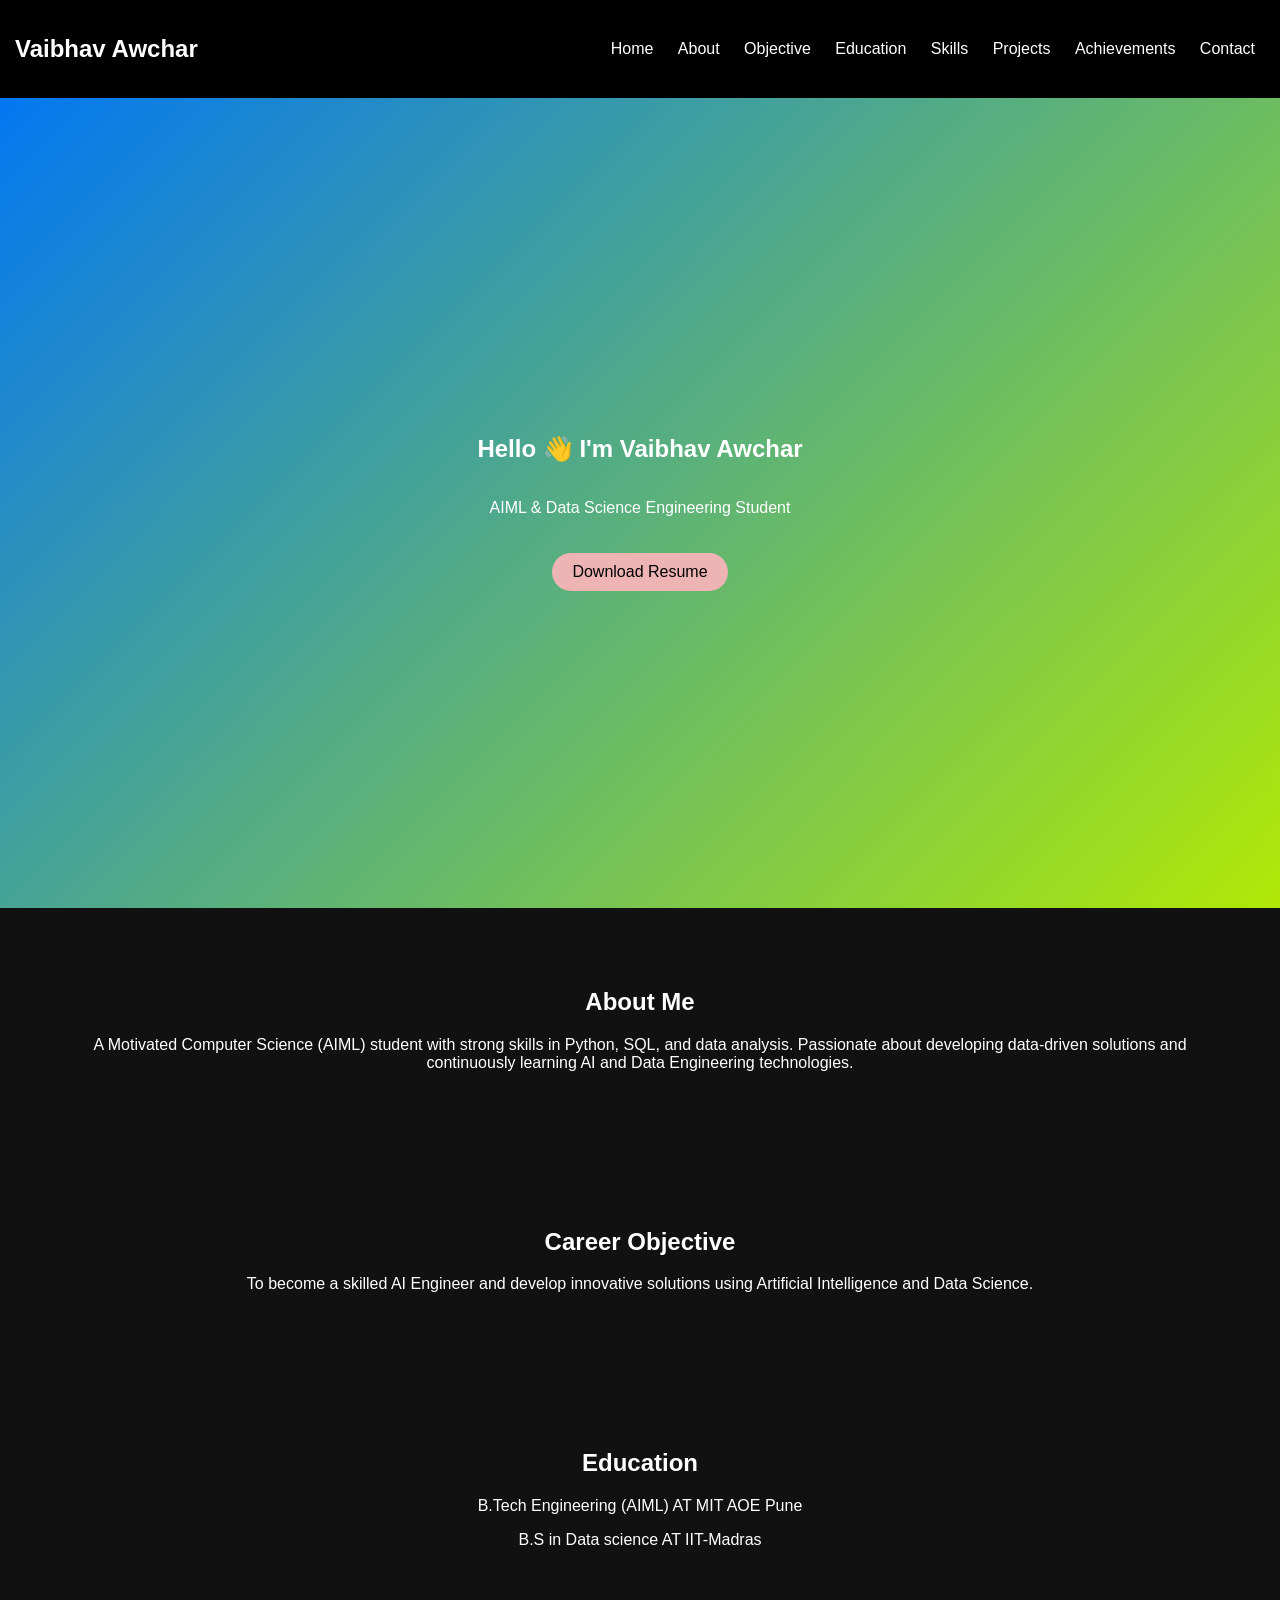
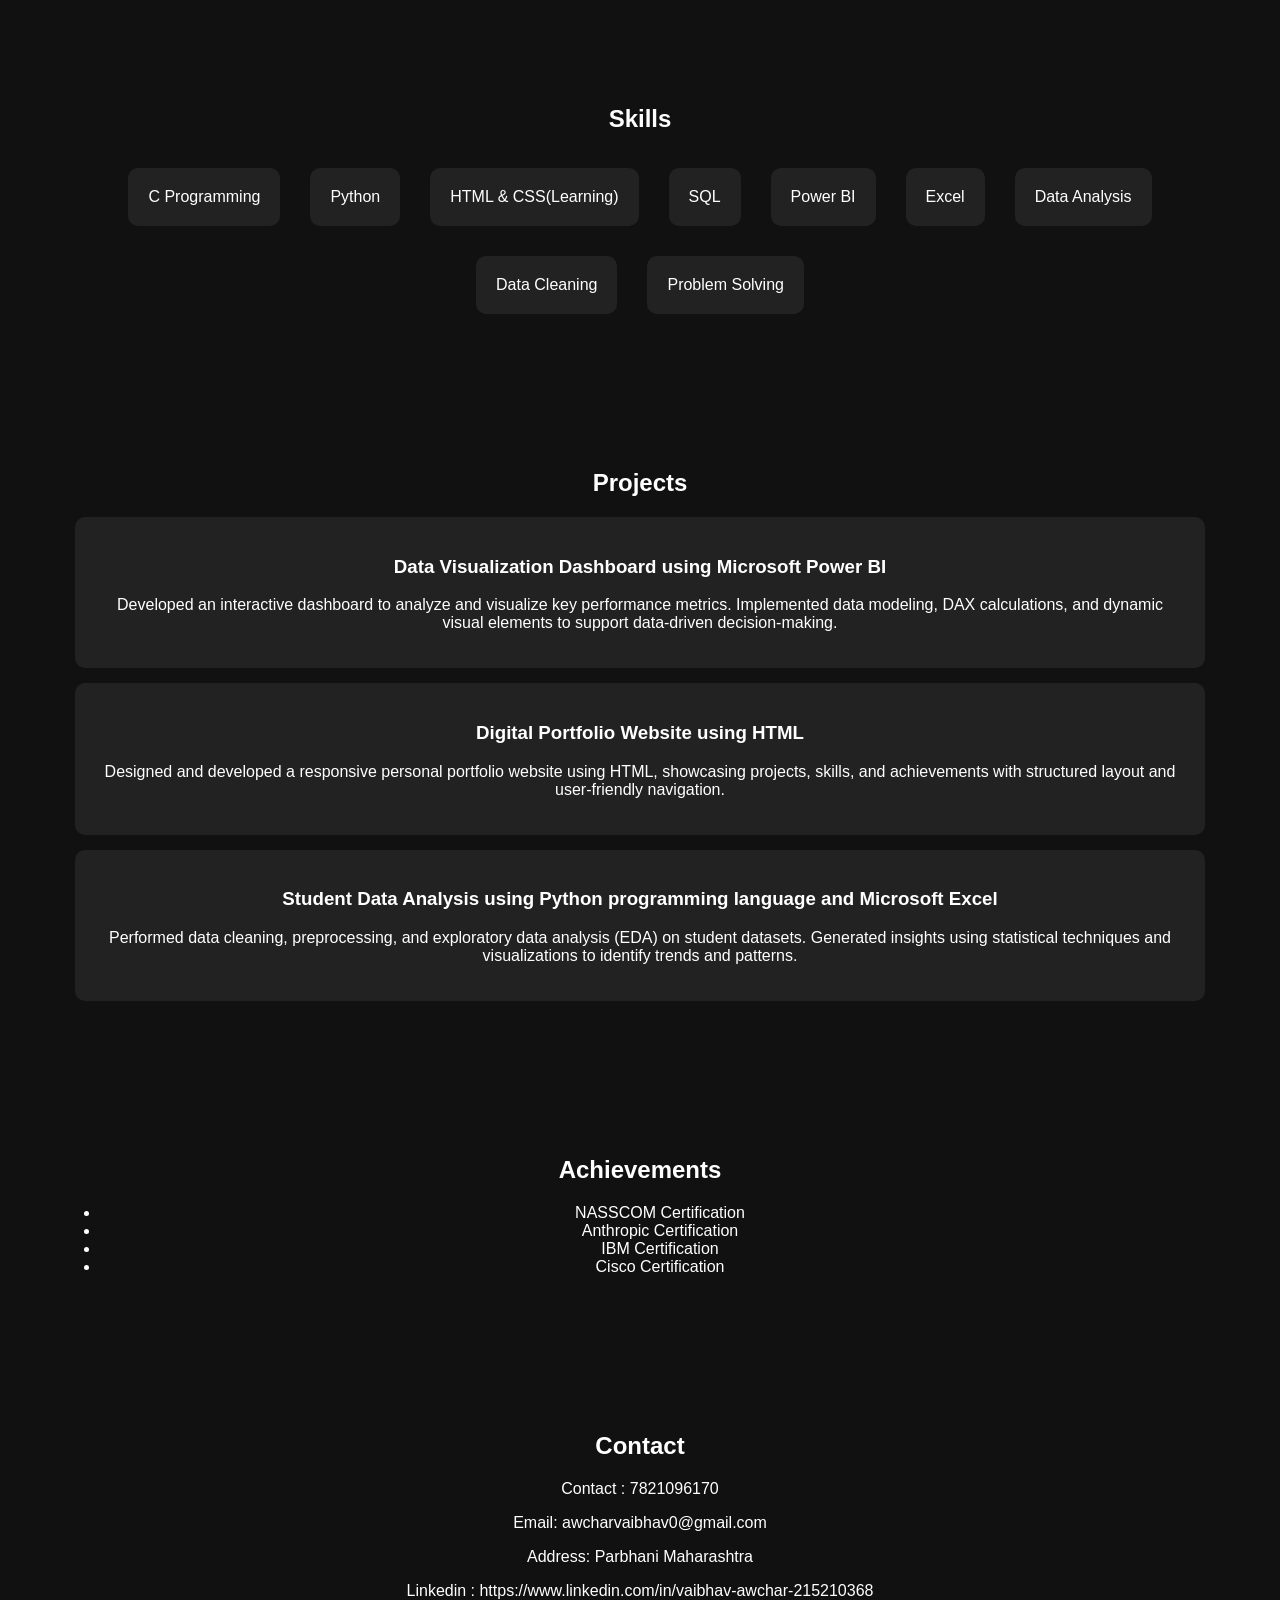
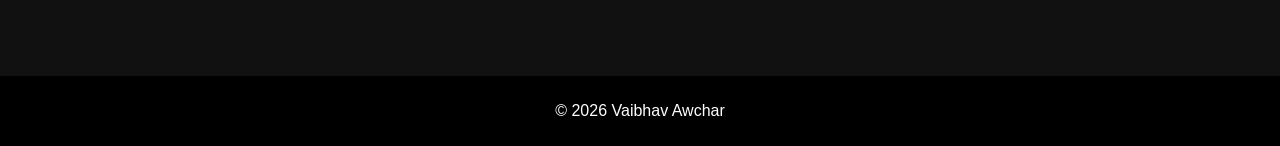
==== index.html @ 449da07d "Rename Index.html to index.html" ====
<!DOCTYPE html>
<html>

<head>

<meta charset="UTF-8">
<title>Vaibhav Awchar Portfolio</title>

<link rel="stylesheet" href="style.css">

</head>

<body>


    
<!-- NAVBAR -->

<header>

<h2 class="logo">Vaibhav Awchar</h2>

<nav>

<a href="#home">Home</a>
<a href="#about">About</a>
<a href="#objective">Objective</a>
<a href="#education">Education</a>
<a href="#skills">Skills</a>
<a href="#projects">Projects</a>
<a href="#achievements">Achievements</a>
<a href="#contact">Contact</a>

</nav>

</header>

<!-- HERO SECTION -->

<section id="home" class="hero">

<h1>Hello 👋 I'm Vaibhav Awchar</h1>

<p>AIML & Data Science Engineering Student</p>

<a href="C:\AIML_Learing\vaibhavHTML\Vaibhav Awchar  Resume.pdf" class="btn">Download Resume</a>

</section>





<!-- ABOUT -->

<section id="about" class="section">

<h2>About Me</h2>

<p>
A Motivated Computer Science (AIML) student with strong
skills in Python, SQL, and data analysis. Passionate about
developing data-driven solutions and continuously learning AI
and Data Engineering technologies.
</p>

</section>





<!-- CAREER OBJECTIVE -->

<section id="objective" class="section">

<h2>Career Objective</h2>

<p>
To become a skilled AI Engineer and develop innovative solutions
using Artificial Intelligence and Data Science.
</p>

</section>




<!-- EDUCATION -->

<section id="education" class="section">

<h2>Education</h2>

<p>B.Tech Engineering (AIML) AT MIT AOE Pune</p>
<p> B.S in Data science  AT IIT-Madras</p>

</section>



<!-- SKILLS -->

<section id="skills" class="section">

<h2>Skills</h2>

<div class="grid">

<div class="card">C Programming</div>
<div class="card">Python </div>
<div class="card">HTML & CSS(Learning)</div>
<div class="card">SQL</div>
<div class="card">Power BI</div>
<div class="card">Excel</div>
<div class="card">Data Analysis</div>
<div class="card">Data Cleaning</div>
<div class="card">Problem Solving</div>

</div>

</section>



<!-- PROJECTS -->

<section id="projects" class="section">

<h2>Projects</h2>

<div class="card">

<h3>Data Visualization Dashboard using Microsoft Power BI</h3>

<p>Developed an interactive dashboard to analyze and visualize key performance metrics. Implemented data modeling, DAX calculations, and dynamic visual elements to support data-driven decision-making.</p>

</div>

<div class="card">

<h3>Digital Portfolio Website using HTML</h3>

<p>Designed and developed a responsive personal portfolio website using HTML, showcasing projects, skills, and achievements with structured layout and user-friendly navigation.</p>

</div>
<div class="card">

<h3>Student Data Analysis using Python programming language and Microsoft Excel</h3>

<p>Performed data cleaning, preprocessing, and exploratory data analysis (EDA) on student datasets. Generated insights using statistical techniques and visualizations to identify trends and patterns.</p>

</div>

</section>


<!-- ACHIEVEMENTS -->

<section id="achievements" class="section">

<h2>Achievements</h2>

<ul>

<li>NASSCOM Certification</li>
<li>Anthropic Certification </li>
<li> IBM Certification</li>
<li> Cisco Certification</li>

</ul>

</section>


<!-- CONTACT -->

<section id="contact" class="section">


<h2>Contact</h2>
<p>Contact : 7821096170</p>
<p>Email: awcharvaibhav0@gmail.com</p>
<p>Address: Parbhani Maharashtra</p>
<p>Linkedin : https://www.linkedin.com/in/vaibhav-awchar-215210368</p>

</section>

<!-- FOOTER -->

<footer>

<p>© 2026 Vaibhav Awchar</p>

</footer>

</body>

</html>
<link rel="stylesheet" href="style.css">
---- style.css ----
html{
scroll-behavior:smooth;
}

body{
margin:0;
font-family:Arial;
background:#111;
color:white;
}

/* NAVBAR */

header{
display:flex;
justify-content:space-between;
align-items:center;
padding:15px;
background:#000;
position:sticky;
top:0;
}

nav a{
color:white;
text-decoration:none;
margin:10px;
}

/* HERO */

.hero{
height:90vh;
display:flex;
flex-direction:column;
justify-content:center;
align-items:center;
text-align:center;
background:linear-gradient(135deg,#0377f2,#b0e906);
}

.btn{
background:rgb(238, 180, 180);
color:black;
padding:10px 20px;
border-radius:25px;
text-decoration:none;
margin-top:20px;
}

/* SECTION */

.section{
padding:60px;
text-align:center;
}

/* GRID */

.grid{
display:flex;
flex-wrap:wrap;
justify-content:center;
}

/* CARDS */

.card{
background:#222;
padding:20px;
margin:15px;
border-radius:10px;
transition:0.3s;
}

.card:hover{
transform:scale(1.1);
}

/* FOOTER */

footer{
background:#000;
text-align:center;
padding:10px;
}
---- style.css ----
html{
scroll-behavior:smooth;
}

body{
margin:0;
font-family:Arial;
background:#111;
color:white;
}

/* NAVBAR */

header{
display:flex;
justify-content:space-between;
align-items:center;
padding:15px;
background:#000;
position:sticky;
top:0;
}

nav a{
color:white;
text-decoration:none;
margin:10px;
}

/* HERO */

.hero{
height:90vh;
display:flex;
flex-direction:column;
justify-content:center;
align-items:center;
text-align:center;
background:linear-gradient(135deg,#0377f2,#b0e906);
}

.btn{
background:rgb(238, 180, 180);
color:black;
padding:10px 20px;
border-radius:25px;
text-decoration:none;
margin-top:20px;
}

/* SECTION */

.section{
padding:60px;
text-align:center;
}

/* GRID */

.grid{
display:flex;
flex-wrap:wrap;
justify-content:center;
}

/* CARDS */

.card{
background:#222;
padding:20px;
margin:15px;
border-radius:10px;
transition:0.3s;
}

.card:hover{
transform:scale(1.1);
}

/* FOOTER */

footer{
background:#000;
text-align:center;
padding:10px;
}
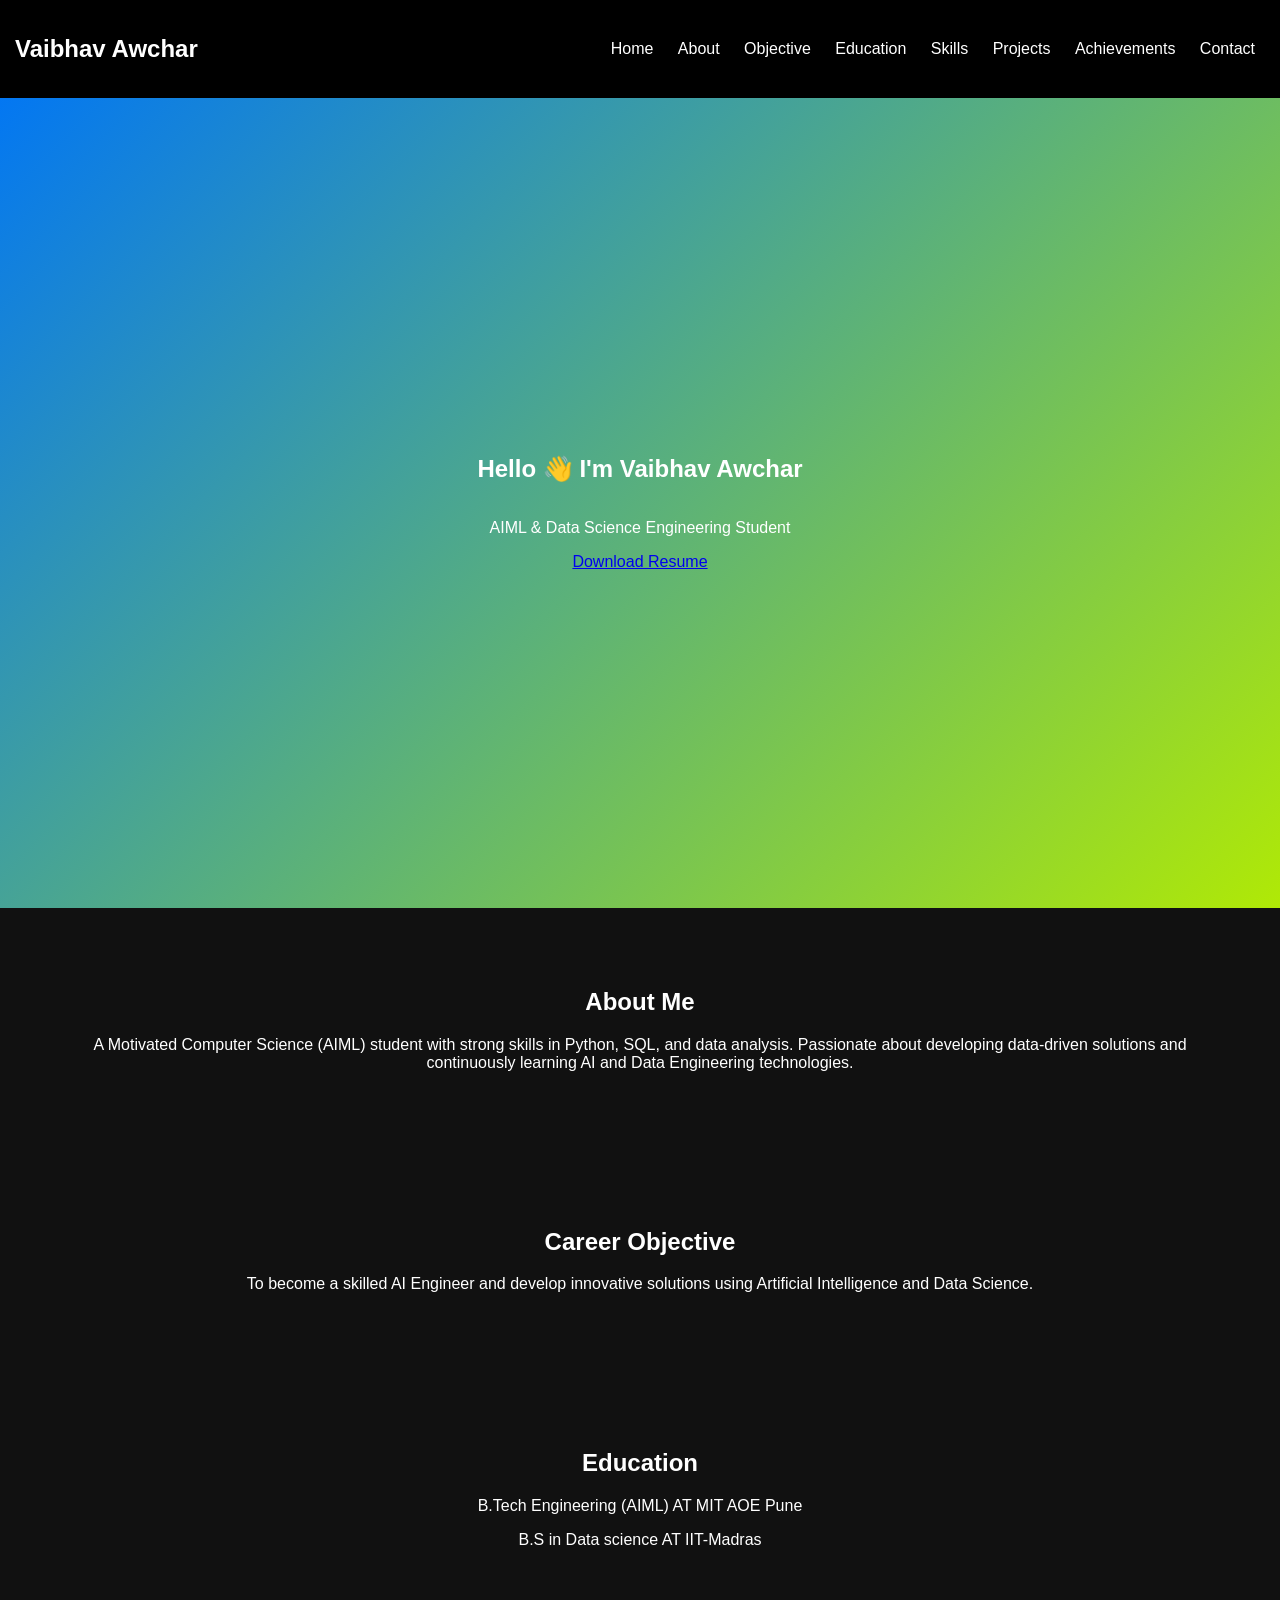
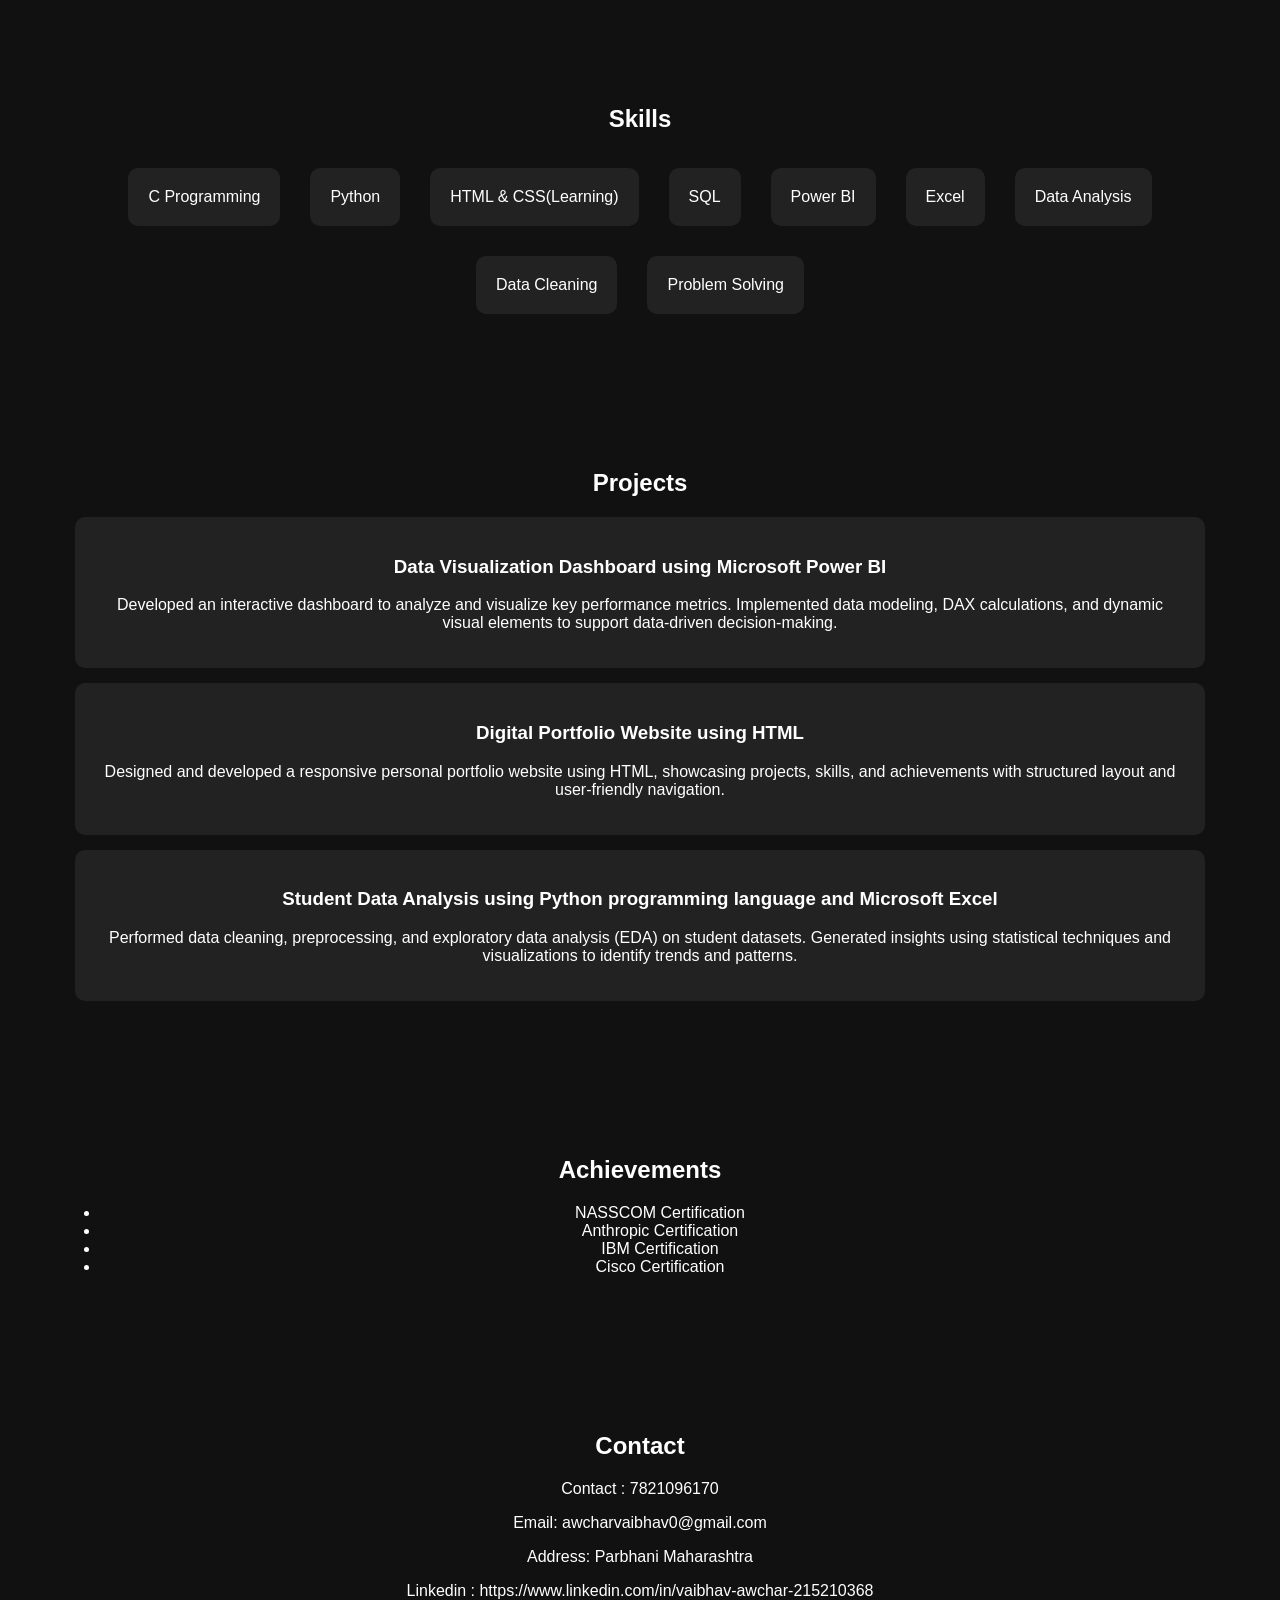
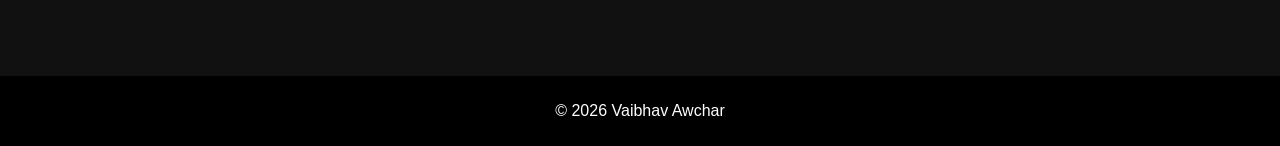
==== commit 43e21a1a: "Update index.html" ====
--- a/index.html
+++ b/index.html
@@ -43,7 +43,7 @@
 
 <p>AIML & Data Science Engineering Student</p>
 
-<a href="C:\AIML_Learing\vaibhavHTML\Vaibhav Awchar  Resume.pdf" class="btn">Download Resume</a>
+<a href="vaibhav_resume.pdf" download>Download Resume</a>
 
 </section>
 
